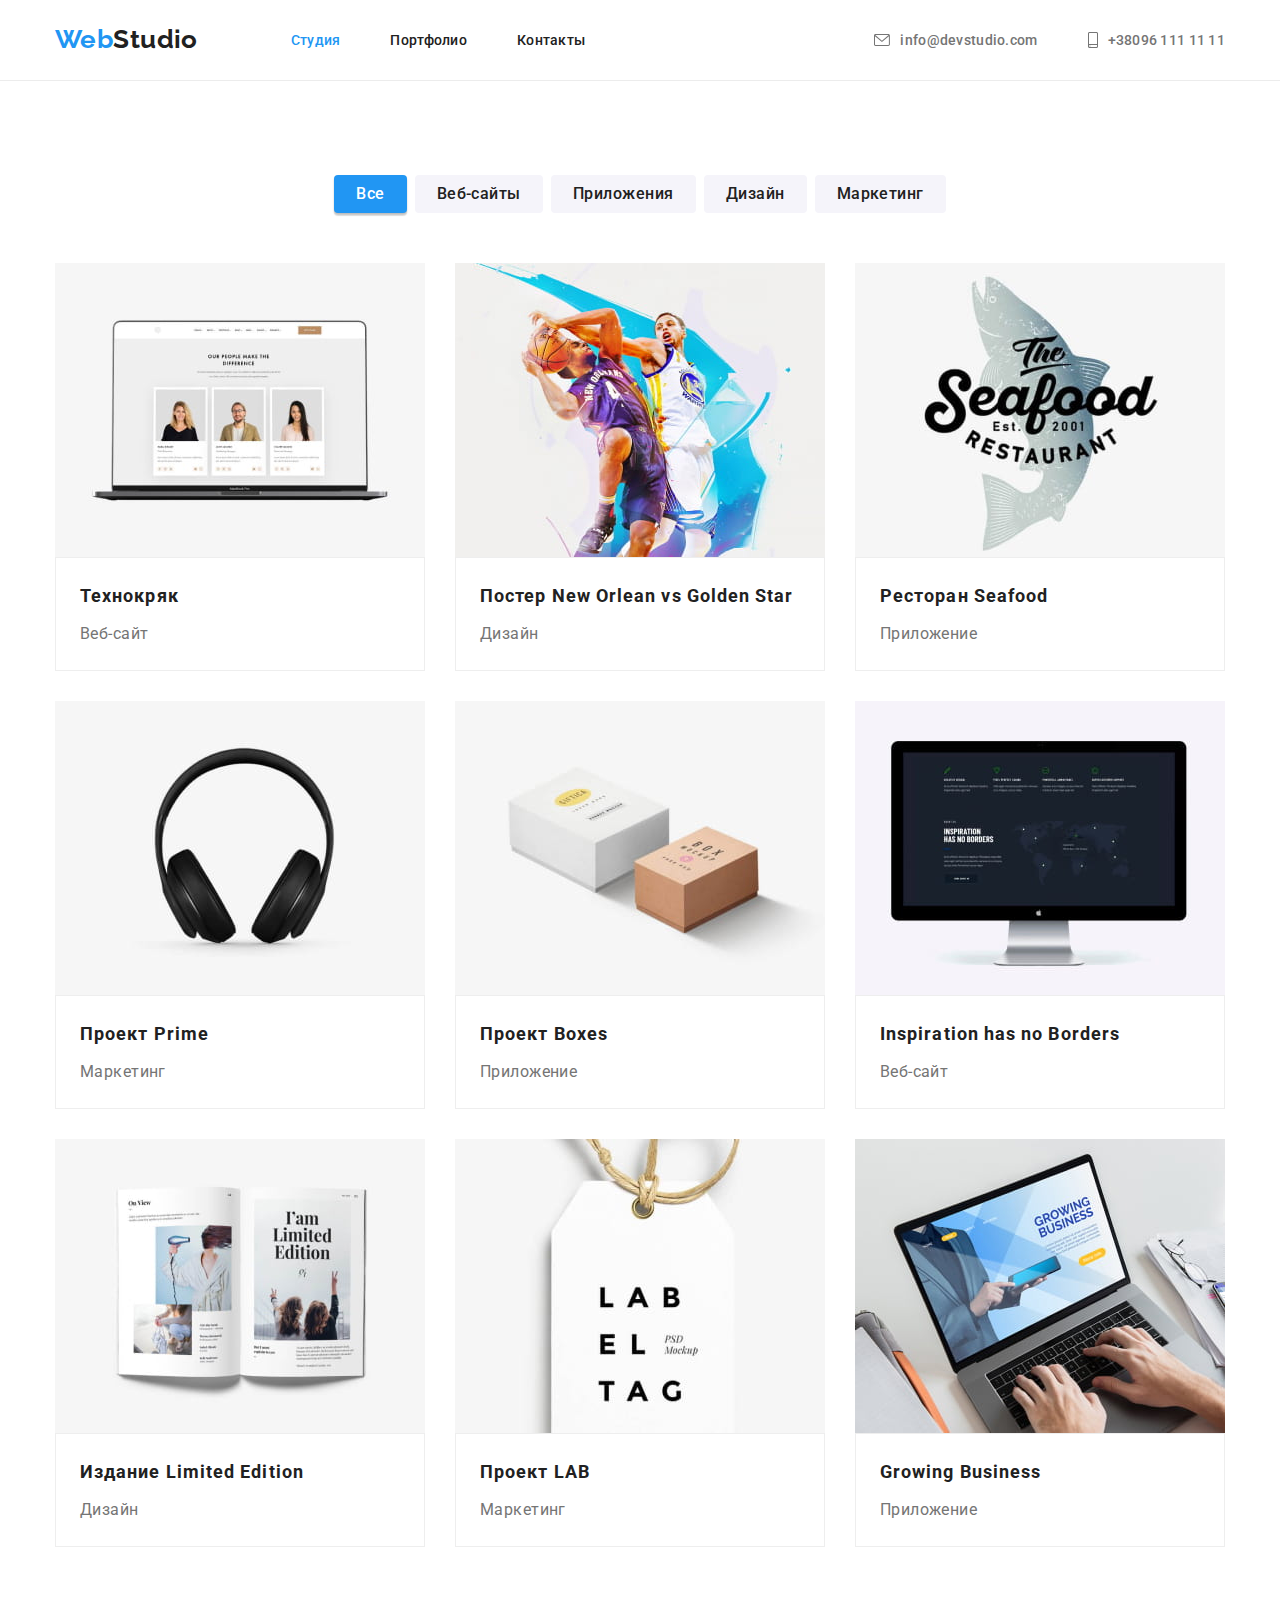
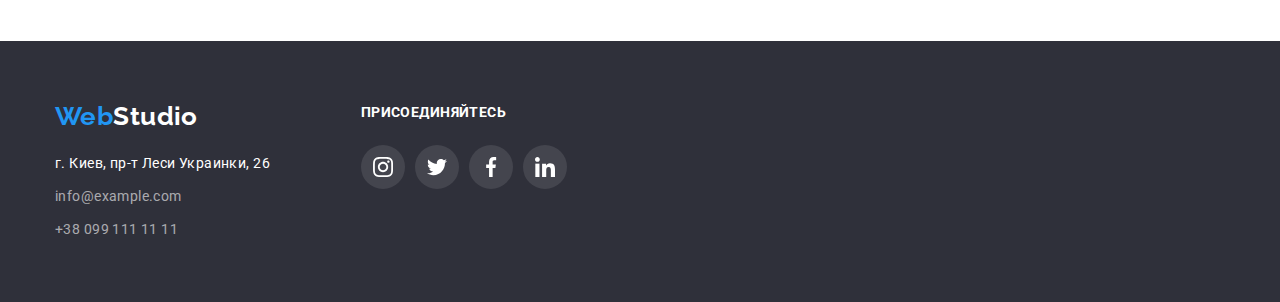
==== portfolio.html @ e702a2d7 "22/02" ====
<!DOCTYPE html>
<html lang="en">
  <head>
    <meta charset="UTF-8" />
    <meta http-equiv="X-UA-Compatible" content="IE=edge" />
    <meta name="viewport" content="width=device-width, initial-scale=1.0" />
    <title>Portfolio</title>
    <link rel="preconnect" href="https://fonts.googleapis.com" />
    <link rel="preconnect" href="https://fonts.gstatic.com" crossorigin />
    <link
      href="https://fonts.googleapis.com/css2?family=Raleway:wght@700&family=Roboto:wght@400;500;700;900&display=swap"
      rel="stylesheet"
    />
    <link
      rel="stylesheet"
      href="https://cdnjs.cloudflare.com/ajax/libs/modern-normalize/1.1.0/modern-normalize.min.css"
    />
    <link rel="stylesheet" href="./css/styles.css" />
  </head>
  <body>
    <header class="header">
      <div class="container header-container">
        <nav class="nav-list">
          <a class="logo link" href="./index.html" lang="en"
            >Web<span class="logo-dark">Studio</span></a
          >
          <ul class="nav-list list">
            <li class="nav-list-item">
              <a class="nav-list-link active-page link" href="./index.html"
                >Студия</a
              >
            </li>
            <li class="nav-list-item">
              <a class="nav-list-link link" href="./portfolio.html"
                >Портфолио
              </a>
            </li>
            <li class="nav-list-item">
              <a class="nav-list-link link" href="">Контакты </a>
            </li>
          </ul>
        </nav>
        <ul class="list header-cont-list">
          <li class="header-cont-item">
            <a
              class="nav-list-link contact-list link"
              href="mailto:info@devstudio.com"
            >
              <svg class="header-cont-icon" width="16" height="12">
                <use href="./images/sprite.svg#email"></use></svg
              >info@devstudio.com
            </a>
          </li>
          <li class="header-cont-item">
            <a class="nav-list-link contact-list link" href="tel:+380961111111">
              <svg class="header-cont-icon" height="16" width="10">
                <use href="./images/sprite.svg#smartphone"></use></svg
              >+38096 111 11 11
            </a>
          </li>
        </ul>
      </div>
    </header>
    <main>
      <div class="container">
        <section class="section">
          <h1 class="visually-hidden">Наши работы</h1>
          <ul class="list filter-btn-list">
            <li class="filter-btn-item">
              <button class="filter-btn active-btn" type="button">Все</button>
            </li>
            <li class="filter-btn-item">
              <button class="filter-btn" type="button">Веб-сайты</button>
            </li>
            <li class="filter-btn-item">
              <button class="filter-btn" type="button">Приложения</button>
            </li>
            <li class="filter-btn-item">
              <button class="filter-btn" type="button">Дизайн</button>
            </li>
            <li class="filter-btn-item">
              <button class="filter-btn" type="button">Маркетинг</button>
            </li>
          </ul>
          <ul class="list filter-list card-set">
            <li class="card-set-item work-item">
              <a
                class="link"
                href=""
                target="_blank"
                rel="noopener noreferrer nofollow"
              >
                <img
                  src="./images/techno-crack.jpg"
                  alt="Сайт технокряк"
                  width="370"
                  height="294"
                />
                <div class="filter-item-text">
                  <h2 class="products-subtitle">Технокряк</h2>
                  <p class="product-type">Веб-сайт</p>
                </div>
              </a>
            </li>
            <li class="card-set-item work-item">
              <a
                class="link"
                href=""
                target="_blank"
                rel="noopener noreferrer nofollow"
              >
                <img
                  src="./images/new-orlean.jpg"
                  alt="Постер New Orlean vs Golden Star"
                  width="370"
                  height="294"
                />
                <div class="filter-item-text">
                  <h2 class="products-subtitle">
                    Постер <span lang="en"> New Orlean vs Golden Star</span>
                  </h2>
                  <p class="product-type">Дизайн</p>
                </div>
              </a>
            </li>
            <li class="card-set-item work-item">
              <a
                class="link"
                href=""
                target="_blank"
                rel="noopener noreferrer nofollow"
              >
                <img
                  src="./images/seafood.jpg"
                  alt="ресторан Seafood"
                  width="370"
                  height="294"
                />
                <div class="filter-item-text">
                  <h2 class="products-subtitle">
                    Ресторан <span lang="en">Seafood</span>
                  </h2>
                  <p class="product-type">Приложение</p>
                </div>
              </a>
            </li>
            <li class="card-set-item work-item">
              <a
                class="link"
                href=""
                target="_blank"
                rel="noopener noreferrer nofollow"
              >
                <img
                  src="./images/prime.jpg"
                  alt="Проект Prime"
                  width="370"
                  height="294"
                />
                <div class="filter-item-text">
                  <h2 class="products-subtitle">
                    Проект <span lang="en">Prime</span>
                  </h2>
                  <p class="product-type">Маркетинг</p>
                </div>
              </a>
            </li>
            <li class="card-set-item work-item">
              <a
                class="link"
                href=""
                target="_blank"
                rel="noopener noreferrer nofollow"
              >
                <img
                  src="./images/boxes.jpg"
                  alt="Проект Boxes"
                  width="370"
                  height="294"
                />
                <div class="filter-item-text">
                  <h2 class="products-subtitle">
                    Проект <span lang="en">Boxes</span>
                  </h2>
                  <p class="product-type">Приложение</p>
                </div>
              </a>
            </li>
            <li class="card-set-item work-item">
              <a
                class="link"
                href=""
                target="_blank"
                rel="noopener noreferrer nofollow"
              >
                <img
                  src="./images/inspiration.jpg"
                  alt="Веб-сайт Inspiration has no Borders"
                  width="370"
                  height="294"
                />
                <div class="filter-item-text">
                  <h2 class="products-subtitle" lang="en">
                    Inspiration has no Borders
                  </h2>
                  <p class="product-type">Веб-сайт</p>
                </div>
              </a>
            </li>
            <li class="card-set-item work-item">
              <a
                class="link"
                href=""
                target="_blank"
                rel="noopener noreferrer nofollow"
              >
                <img
                  src="./images/limited-edition.jpg"
                  alt="Издание Limited Edition"
                  width="370"
                  height="294"
                />
                <div class="filter-item-text">
                  <h2 class="products-subtitle">
                    Издание <span lang="en">Limited Edition</span>
                  </h2>
                  <p class="product-type">Дизайн</p>
                </div>
              </a>
            </li>
            <li class="card-set-item work-item">
              <a
                class="link"
                href=""
                target="_blank"
                rel="noopener noreferrer nofollow"
              >
                <img
                  src="./images/labeltag.jpg"
                  alt="Проект LAB"
                  width="370"
                  height="294"
                />
                <div class="filter-item-text">
                  <h2 class="products-subtitle">
                    Проект <span lang="en">LAB</span>
                  </h2>
                  <p class="product-type">Маркетинг</p>
                </div>
              </a>
            </li>
            <li class="card-set-item work-item">
              <a
                class="link"
                href=""
                target="_blank"
                rel="noopener noreferrer nofollow"
              >
                <img
                  src="./images/growing-business.jpg"
                  alt="Приложение Growing-business"
                  width="370"
                  height="294"
                />
                <div class="filter-item-text">
                  <h2 class="products-subtitle" lang="en">Growing Business</h2>
                  <p class="product-type">Приложение</p>
                </div>
              </a>
            </li>
          </ul>
        </section>
      </div>
    </main>
    <footer class="footer">
      <div class="container footer-div">
        <div class="footer-left">
          <a class="logo link logo-footer" href="./index.html" lang="en"
            >Web<span class="logo-light">Studio</span>
          </a>
          <address class="adress">
            <ul class="list">
              <li class="address-item">
                <a
                  class="address-link link"
                  href="https://goo.gl/maps/Spa61aAKm8HjvVaVA"
                  target="_blank"
                  rel="noopener noreferrer nofollow"
                  >г. Киев, пр-т Леси Украинки, 26
                </a>
              </li>
              <li class="address-item">
                <a class="address-link link" href="mailto:info@example.com"
                  >info@example.com
                </a>
              </li>
              <li class="address-item">
                <a class="address-link link" href="tel:+380991111111"
                  >+38 099 111 11 11
                </a>
              </li>
            </ul>
          </address>
        </div>
        <div class="footer-right">
          <h3 class="footer-social-subtitle">Присоединяйтесь</h3>
          <ul class="social-list-footer list">
            <li class="social-list-footer-item">
              <a class="social-link-footer" href="">
                <svg class="social-icon-footer" width="20" height="20">
                  <use href="./images/sprite.svg#instagram-dark"></use>
                </svg>
              </a>
            </li>
            <li class="social-list-footer-item">
              <a class="social-link-footer" href="">
                <svg class="social-icon-footer" width="20" height="20">
                  <use href="./images/sprite.svg#twitter-dark"></use>
                </svg>
              </a>
            </li>
            <li class="social-list-footer-item">
              <a class="social-link-footer" href="">
                <svg class="social-icon-footer" width="20" height="20">
                  <use href="./images/sprite.svg#facebook-dark"></use>
                </svg>
              </a>
            </li>
            <li class="social-list-footer-item">
              <a class="social-link-footer" href="">
                <svg class="social-icon-footer" width="20" height="20">
                  <use href="./images/sprite.svg#linkedin-dark"></use>
                </svg>
              </a>
            </li>
          </ul>
        </div>
      </div>
    </footer>
  </body>
</html>
---- css/styles.css ----
:root {
  --primary-font-family: "Roboto", sans-serif;
  --secondary-font-family: "Raleway", sans-serif;
  --accent-color: #2196f3;
  --accent-color-modal-btn: #188ce8;
  --primary-font-color: #757575;
  --secondary-font-color: #212121;
  --footer-contacts-color: rgba(255, 255, 255, 0.6);
  --color-white: #ffffff;
  --light-bg-col: #f5f4fa;
  --dark-bg-col: #2f303a;
  --card-item: 3;
  --card-gap: 30px;
}

body {
  font-family: var(--primary-font-family), "Verdana", sans-serif;
  font-size: 14px;
  line-height: 1.71;
  letter-spacing: 0.03em;
  color: var(--primary-font-color);
}

h1,
h2,
h3,
p {
  margin-top: 0;
  margin-bottom: 0;
}
ul,
ol {
  margin-top: 0;
  margin-bottom: 0;
  padding-left: 0;
}
img {
  display: block;
  max-width: 100%;
  height: auto;
}
.section {
  padding-top: 94px;
  padding-bottom: 94px;
}
.container {
  width: 1200px;
  padding-left: 15px;
  padding-right: 15px;
  margin-left: auto;
  margin-right: auto;
}
.header-container {
  display: flex;
  align-items: center;
}
.link {
  text-decoration: none;
  color: inherit;
}
.list {
  list-style: none;
}
.card-set {
  display: flex;
  margin-left: calc(var(--card-gap) * -1);
  margin-top: calc(var(--card-gap) * -1);
  flex-wrap: wrap;
}
.card-set-item {
  margin-left: var(--card-gap);
  margin-top: var(--card-gap);
  flex-basis: calc(100% / var(--card-item) - var(--card-gap));
}
/* ==========START COMPONENTS========== */
.logo {
  margin-right: 93px;
  font-family: var(--secondary-font-family);
  font-weight: 700;
  font-size: 26px;
  line-height: 1.2;
  color: var(--accent-color);
}
.visually-hidden {
  position: absolute;
  width: 1px;
  height: 1px;
  margin: -1px;
  padding: 0;
  overflow: hidden;
  border: 0;
  clip: rect(0 0 0 0);
}
.team-social-list {
  display: flex;
  align-items: center;
  justify-content: center;
}
.social-link {
  display: flex;
  width: 44px;
  height: 44px;
  background-color: var(--color-white);
  border-radius: 50%;
}

/* ==========END COMPONENTS========== */

/* ==========START HEADER========== */

.header {
  border-bottom: 1px solid #ececec;
}
.nav-list {
  display: flex;
  align-items: center;

  color: var(--secondary-font-color);
}
.logo-dark {
  color: var(--secondary-font-color);
}
.nav-list-link {
  padding-top: 32px;
  padding-bottom: 32px;
  font-weight: 500;
  line-height: 1.15;
  letter-spacing: 0.02em;
}
.nav-list-item:not(:last-child),
.header-cont-item:not(:last-child) {
  margin-right: 50px;
}
.contact-list {
  display: flex;
  align-items: center;
}
.client-list,
.client-link {
  justify-content: center;
  align-items: center;
}
.client-link {
  display: flex;
  width: 170px;
  height: 92px;
  border: 1px solid #afb1b8;
  box-sizing: border-box;
  border-radius: 4px;
}
.client-list,
.nav-list-item,
.header-cont-item {
  display: flex;
  align-items: center;
}
.header-cont-icon {
  margin-right: 10px;
  fill: var(--primary-font-color);
}

.nav-list-link:hover .header-cont-icon,
.contact-list:focus .header-cont-icon,
.client-link:hover .client-icon,
.client-link:focus .client-icon {
  fill: var(--accent-color);
}

.social-link:hover .social-icon,
.social-link:focus .social-icon {
  fill: var(--color-white);
}
.header-cont-list {
  display: flex;
  margin-left: auto;
}

.nav-list-link:hover,
.nav-list-link:focus,
.active-page {
  color: var(--accent-color);
}
/* ==========END HEADER========== */

/* ==========START HERO========== */
.hero {
  background-image: linear-gradient(
      rgba(47, 48, 58, 0.4),
      rgba(47, 48, 58, 0.4)
    ),
    url(../images/hero-bg.jpg);
  padding-top: 200px;
  padding-bottom: 200px;
  background-color: var(--dark-bg-col);
}
.modal-btn {
  margin-left: auto;
  margin-right: auto;
  padding: 10px 32px;
  min-width: 200px;
  box-shadow: 0px 4px 4px rgba(0, 0, 0, 0.15);
  border-radius: 4px;
  border: none;
}
.main-title {
  margin-left: auto;
  margin-right: auto;
  margin-bottom: 30px;
  max-width: 700px;
  font-weight: 900;
  font-size: 44px;
  line-height: 1.36;
  letter-spacing: 0.06em;
  text-align: center;
  text-transform: uppercase;
  color: var(--color-white);
}

/* ==========END HERO========== */

/* ==========START MAIN========== */
.subtitle {
  font-size: 36px;
  line-height: 1.17;
  text-align: center;
  letter-spacing: 0.03em;
  color: var(--secondary-text-logo-theme);
}
.section-title {
  margin-bottom: 50px;
  font-size: 36px;
  line-height: 1.17;
  text-align: center;
  color: var(--secondary-font-color);
}
.advantages-pic {
  padding: 25px 102px;
  width: 270px;
  height: 120px;
  margin-bottom: 30px;
  border-radius: 4px;
  background-color: var(--light-bg-col);
}
.advantages-icon {
  display: flex;
  width: 70px;
  height: 70px;
}
.advsntages-list {
  --card-item: 4;
}

.advantages-subtitle {
  margin-bottom: 10px;
  font-size: 14px;
  line-height: 1.15;
  text-transform: uppercase;
  color: var(--secondary-font-color);
}
.advantages {
  padding-bottom: 47px;
}
.services {
  padding-top: 47px;
}

.our-team {
  background-color: var(--light-bg-col);
}
.team-list {
  --card-item: 4;
}
.team-list-item {
  box-shadow: 0px 1px 3px rgba(0, 0, 0, 0.12), 0px 1px 1px rgba(0, 0, 0, 0.14),
    0px 2px 1px rgba(0, 0, 0, 0.2);
  border-radius: 0px 0px 4px 4px;
}
.team-name,
.team-position {
  font-size: 16px;
  line-height: 1.19;
  text-align: center;
}
.team-position {
  margin-bottom: 16px;
}
.team-name {
  font-weight: 500;
  color: var(--secondary-font-color);
  margin-bottom: 10px;
}
.team-member {
  padding-top: 30px;
  padding-bottom: 30px;
  background-color: var(--color-white);
}

.filter-item-text {
  padding: 20px 24px;
  border: 1px solid #eeeeee;
  background-color: var(--color-white);
}
.modal-btn {
  font-family: inherit;
  cursor: pointer;
  font-weight: bold;
  font-size: 16px;
  line-height: 1.87;
  display: flex;
  align-items: center;
  text-align: center;
  letter-spacing: 0.06em;
  color: var(--color-white);
  background: var(--accent-color);
}
.filter-btn {
  padding: 6px 22px;
  border-radius: 4px;
  border: none;
  align-items: center;
  font-family: inherit;
  font-weight: 500;
  font-size: 16px;
  line-height: 1.62;
  text-align: center;
  letter-spacing: 0.03em;
  background-color: var(--light-bg-col);
  color: var(--secondary-font-color);
}
.filter-btn-item:not(:last-child) {
  margin-right: 8px;
}
.modal-btn:hover,
.modal-btn:focus {
  background-color: var(--accent-color-modal-btn);
}
.filter-btn:hover,
.filter-btn:focus,
.active-btn {
  color: var(--color-white);
  background-color: var(--accent-color);
  box-shadow: 0px 3px 1px rgba(0, 0, 0, 0.1), 0px 1px 2px rgba(0, 0, 0, 0.08),
    0px 2px 2px rgba(0, 0, 0, 0.12);
}
.products-subtitle {
  margin-bottom: 4px;
  color: var(--secondary-font-color);
  font-size: 18px;
  line-height: 2;
  letter-spacing: 0.06em;
}
.product-type {
  font-size: 16px;
  line-height: 2;
}
.filter-btn-list {
  display: flex;
  justify-content: center;
  margin-bottom: 50px;
}
.social-link:hover,
.social-link:focus {
  background-color: var(--accent-color);
}

.social-link,
.social-link-footer {
  align-items: center;
  justify-content: center;
}
.social-icon {
  fill: #afb1b8;
}
.client-icon {
  fill: var(--primary-font-color);
}
.client-link:hover,
.client-link:focus {
  border: 1px solid var(--accent-color);
}
.work-item:hover {
  box-shadow: 0px 1px 1px rgba(0, 0, 0, 0.12), 0px 4px 4px rgba(0, 0, 0, 0.06),
    1px 4px 6px rgba(0, 0, 0, 0.16);
}
/* ==========END MAIN========== */

/* ==========START FOOTER========== */
.footer {
  padding-top: 60px;
  padding-bottom: 60px;
}
.logo-footer {
  margin-bottom: 20px;
  display: block;
}
.address-item:not(:last-child) {
  margin-bottom: 9px;
}

.logo-light {
  color: var(--color-white);
}
.adress {
  font-style: normal;
}
.address-link {
  color: var(--footer-contacts-color);
}

.address-link[target="_blank"] {
  color: var(--color-white);
}
.address-link:hover,
.address-link:focus {
  color: var(--accent-color);
}

.footer {
  background-color: var(--dark-bg-col);
  align-items: center;
  /* justify-content: center; */
}
.footer-div {
  display: flex;
  /* justify-content: left; */
}
.footer-left {
  margin-right: 70px;
}

.footer-left,
.footer-right {
  display: flex;

  flex-direction: column;
}
.footer-social-subtitle {
  color: var(--color-white);
  text-transform: uppercase;
  font-size: inherit;
  margin-bottom: 20px;
}
.social-list {
  display: flex;
  /* justify-content: space-between; */
}
.social-link-footer {
  display: flex;
  width: 44px;
  height: 44px;
  border-radius: 50%;
  background-color: rgba(255, 255, 255, 0.1);
}
.social-link-footer .social-icon,
.social-link-footer .social-icon {
  fill: var(--color-white);
}

.social-link-footer:hover .social-icon,
.social-link-footer:focus .social-icon {
  fill: var(--color-white);
}
.social-link-footer:hover,
.social-link-footer:focus {
  background: var(--accent-color);
}
.social-list-footer {
  display: flex;
  justify-content: center;
}
.social-list-footer-item:not(:last-child) {
  margin-right: 10px;
}
/* ==========END FOOTER========== */
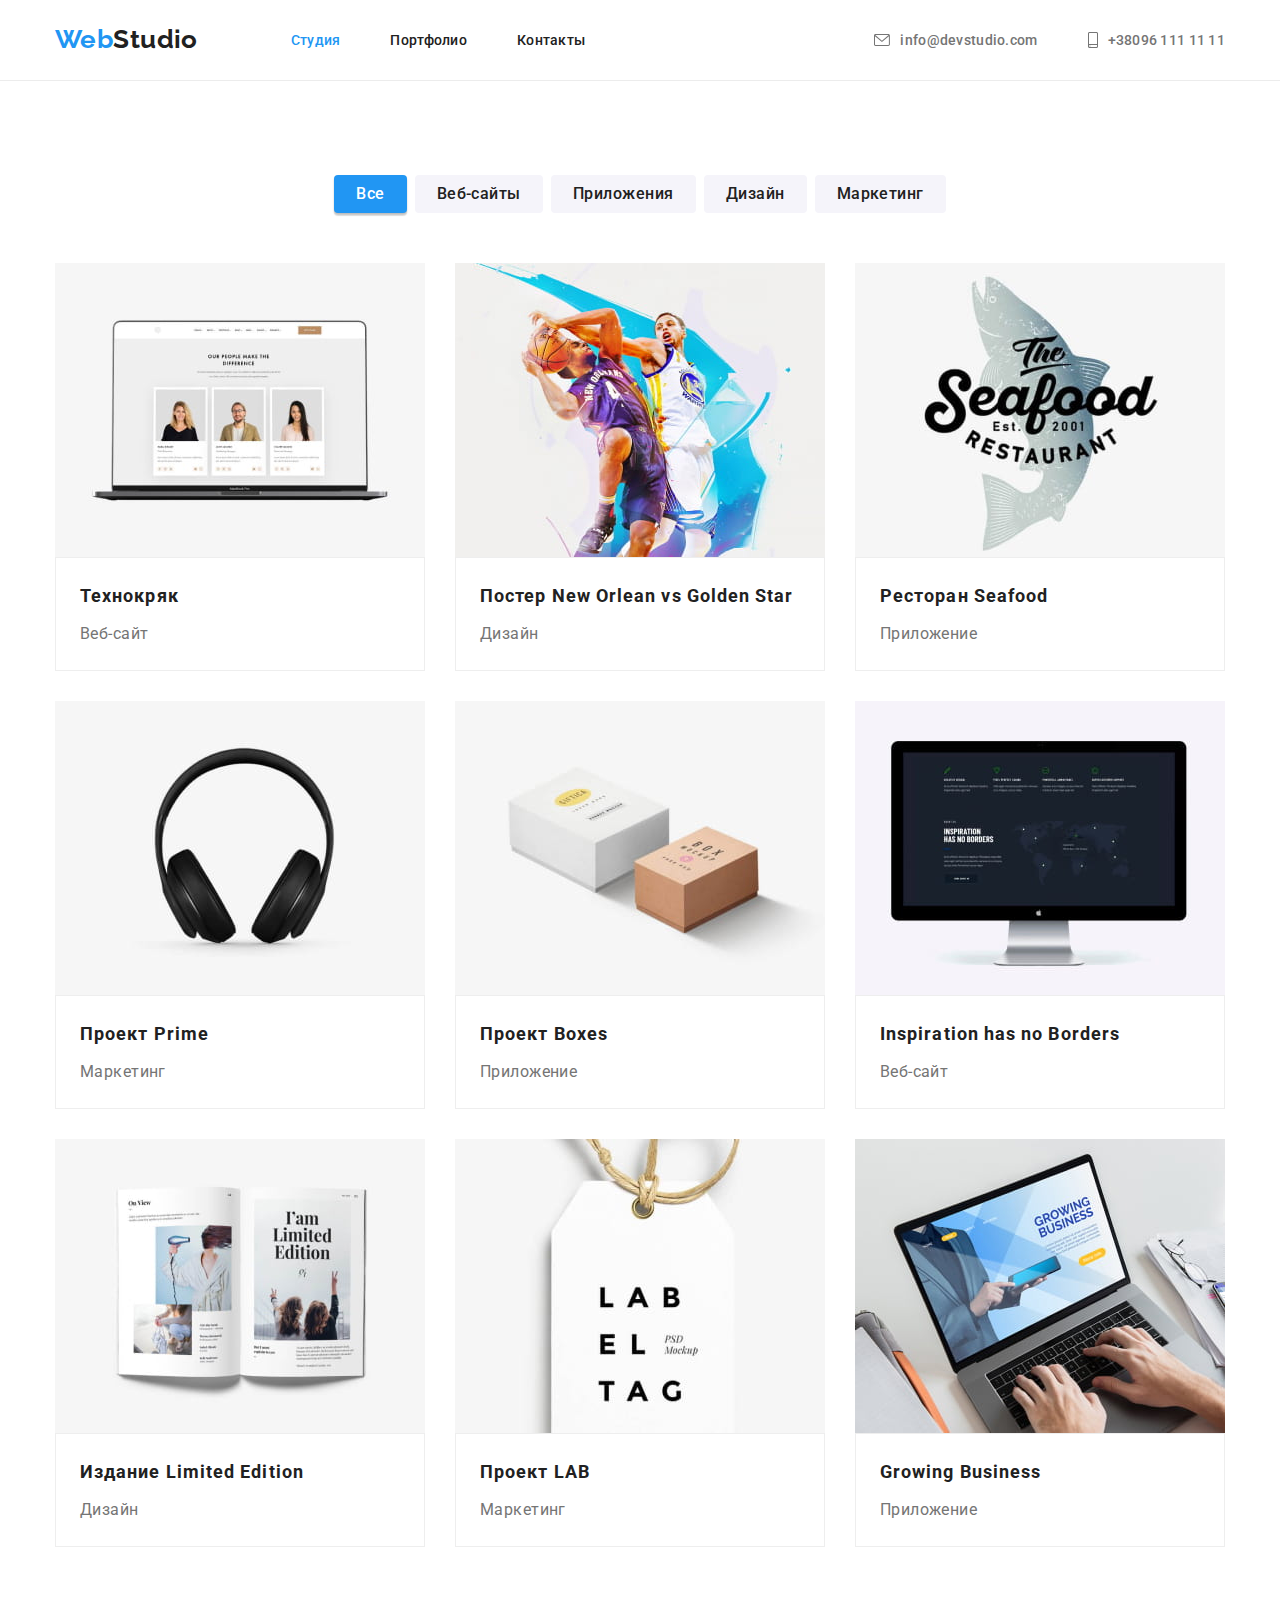
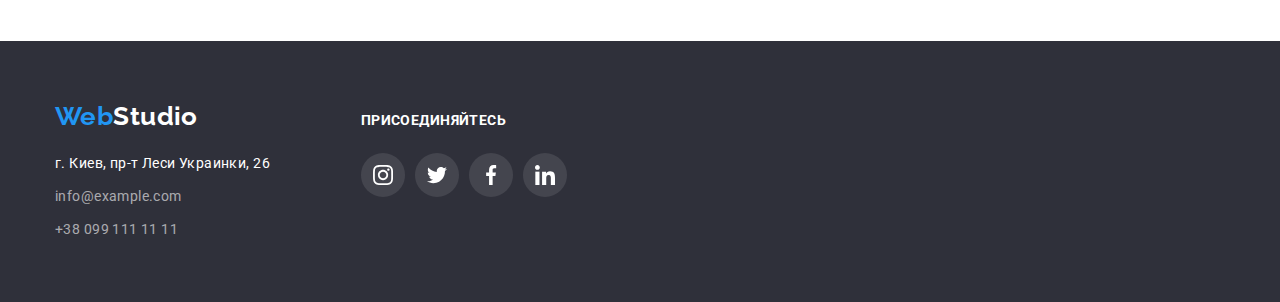
==== commit 8834ef51: "22/02/22" ====
--- a/portfolio.html
+++ b/portfolio.html
@@ -85,7 +85,7 @@
           <ul class="list filter-list card-set">
             <li class="card-set-item work-item">
               <a
-                class="link"
+                class="link work-link"
                 href=""
                 target="_blank"
                 rel="noopener noreferrer nofollow"
@@ -104,7 +104,7 @@
             </li>
             <li class="card-set-item work-item">
               <a
-                class="link"
+                class="link work-link"
                 href=""
                 target="_blank"
                 rel="noopener noreferrer nofollow"
@@ -125,7 +125,7 @@
             </li>
             <li class="card-set-item work-item">
               <a
-                class="link"
+                class="link work-link"
                 href=""
                 target="_blank"
                 rel="noopener noreferrer nofollow"
@@ -146,7 +146,7 @@
             </li>
             <li class="card-set-item work-item">
               <a
-                class="link"
+                class="link work-link"
                 href=""
                 target="_blank"
                 rel="noopener noreferrer nofollow"
@@ -167,7 +167,7 @@
             </li>
             <li class="card-set-item work-item">
               <a
-                class="link"
+                class="link work-link"
                 href=""
                 target="_blank"
                 rel="noopener noreferrer nofollow"
@@ -188,7 +188,7 @@
             </li>
             <li class="card-set-item work-item">
               <a
-                class="link"
+                class="link work-link"
                 href=""
                 target="_blank"
                 rel="noopener noreferrer nofollow"
@@ -209,7 +209,7 @@
             </li>
             <li class="card-set-item work-item">
               <a
-                class="link"
+                class="link work-link"
                 href=""
                 target="_blank"
                 rel="noopener noreferrer nofollow"
@@ -230,7 +230,7 @@
             </li>
             <li class="card-set-item work-item">
               <a
-                class="link"
+                class="link work-link"
                 href=""
                 target="_blank"
                 rel="noopener noreferrer nofollow"
@@ -251,7 +251,7 @@
             </li>
             <li class="card-set-item work-item">
               <a
-                class="link"
+                class="link work-link"
                 href=""
                 target="_blank"
                 rel="noopener noreferrer nofollow"
@@ -304,32 +304,52 @@
         </div>
         <div class="footer-right">
           <h3 class="footer-social-subtitle">Присоединяйтесь</h3>
-          <ul class="social-list-footer list">
-            <li class="social-list-footer-item">
-              <a class="social-link-footer" href="">
-                <svg class="social-icon-footer" width="20" height="20">
-                  <use href="./images/sprite.svg#instagram-dark"></use>
+          <ul class="team-social-list list">
+            <li class="social-item">
+              <a
+                class="social-link link"
+                href=""
+                target="_blank"
+                rel="noopener noreferrer nofollow"
+              >
+                <svg class="social-icon" width="20" height="20">
+                  <use href="./images/sprite.svg#instagram"></use>
                 </svg>
               </a>
             </li>
-            <li class="social-list-footer-item">
-              <a class="social-link-footer" href="">
-                <svg class="social-icon-footer" width="20" height="20">
-                  <use href="./images/sprite.svg#twitter-dark"></use>
+            <li class="social-item">
+              <a
+                class="social-link link"
+                href=""
+                target="_blank"
+                rel="noopener noreferrer nofollow"
+              >
+                <svg class="social-icon" width="20" height="20">
+                  <use href="./images/sprite.svg#twitter"></use>
                 </svg>
               </a>
             </li>
-            <li class="social-list-footer-item">
-              <a class="social-link-footer" href="">
-                <svg class="social-icon-footer" width="20" height="20">
-                  <use href="./images/sprite.svg#facebook-dark"></use>
+            <li class="social-item">
+              <a
+                class="social-link link"
+                href=""
+                target="_blank"
+                rel="noopener noreferrer nofollow"
+              >
+                <svg class="social-icon" width="20" height="20">
+                  <use href="./images/sprite.svg#facebook"></use>
                 </svg>
               </a>
             </li>
-            <li class="social-list-footer-item">
-              <a class="social-link-footer" href="">
-                <svg class="social-icon-footer" width="20" height="20">
-                  <use href="./images/sprite.svg#linkedin-dark"></use>
+            <li class="social-item">
+              <a
+                class="social-link link"
+                href=""
+                target="_blank"
+                rel="noopener noreferrer nofollow"
+              >
+                <svg class="social-icon" width="20" height="20">
+                  <use href="./images/sprite.svg#linkedin"></use>
                 </svg>
               </a>
             </li>
--- a/css/styles.css
+++ b/css/styles.css
@@ -94,14 +94,19 @@
 .team-social-list {
   display: flex;
   align-items: center;
+}
+.social-link {
+  display: flex;
+  align-items: center;
   justify-content: center;
-}
-.social-link {
-  display: flex;
   width: 44px;
   height: 44px;
-  background-color: var(--color-white);
+  background-color: rgba(255, 255, 255, 0.1);
+  color: #afb1b8;
   border-radius: 50%;
+}
+.social-item:not(:last-child) {
+  margin-right: 10px;
 }
 
 /* ==========END COMPONENTS========== */
@@ -234,18 +239,15 @@
   color: var(--secondary-font-color);
 }
 .advantages-pic {
-  padding: 25px 102px;
-  width: 270px;
-  height: 120px;
+  padding: 25px;
+  display: flex;
+  justify-content: center;
+  align-items: center;
   margin-bottom: 30px;
   border-radius: 4px;
   background-color: var(--light-bg-col);
 }
-.advantages-icon {
-  display: flex;
-  width: 70px;
-  height: 70px;
-}
+
 .advsntages-list {
   --card-item: 4;
 }
@@ -275,6 +277,7 @@
     0px 2px 1px rgba(0, 0, 0, 0.2);
   border-radius: 0px 0px 4px 4px;
 }
+
 .team-name,
 .team-position {
   font-size: 16px;
@@ -290,8 +293,7 @@
   margin-bottom: 10px;
 }
 .team-member {
-  padding-top: 30px;
-  padding-bottom: 30px;
+  padding: 30px;
   background-color: var(--color-white);
 }
 
@@ -362,25 +364,32 @@
 .social-link:focus {
   background-color: var(--accent-color);
 }
-
-.social-link,
-.social-link-footer {
-  align-items: center;
-  justify-content: center;
-}
+.work-link {
+  display: flex;
+  flex-direction: column;
+}
+
 .social-icon {
+  fill: currentColor;
+}
+
+.team-member {
+  padding: 30px;
+}
+.client-icon {
   fill: #afb1b8;
-}
-.client-icon {
-  fill: var(--primary-font-color);
 }
 .client-link:hover,
 .client-link:focus {
   border: 1px solid var(--accent-color);
 }
-.work-item:hover {
+.work-link:hover,
+.work-link:focus {
   box-shadow: 0px 1px 1px rgba(0, 0, 0, 0.12), 0px 4px 4px rgba(0, 0, 0, 0.06),
     1px 4px 6px rgba(0, 0, 0, 0.16);
+}
+.client-list {
+  --card-item: 6;
 }
 /* ==========END MAIN========== */
 
@@ -418,11 +427,10 @@
 .footer {
   background-color: var(--dark-bg-col);
   align-items: center;
-  /* justify-content: center; */
 }
 .footer-div {
   display: flex;
-  /* justify-content: left; */
+  align-items: baseline;
 }
 .footer-left {
   margin-right: 70px;
@@ -442,33 +450,9 @@
 }
 .social-list {
   display: flex;
-  /* justify-content: space-between; */
-}
-.social-link-footer {
-  display: flex;
-  width: 44px;
-  height: 44px;
-  border-radius: 50%;
-  background-color: rgba(255, 255, 255, 0.1);
-}
-.social-link-footer .social-icon,
-.social-link-footer .social-icon {
-  fill: var(--color-white);
-}
-
-.social-link-footer:hover .social-icon,
-.social-link-footer:focus .social-icon {
-  fill: var(--color-white);
-}
-.social-link-footer:hover,
-.social-link-footer:focus {
-  background: var(--accent-color);
-}
-.social-list-footer {
-  display: flex;
-  justify-content: center;
-}
-.social-list-footer-item:not(:last-child) {
-  margin-right: 10px;
-}
+}
+.footer .social-link {
+  color: var(--color-white);
+}
+
 /* ==========END FOOTER========== */
